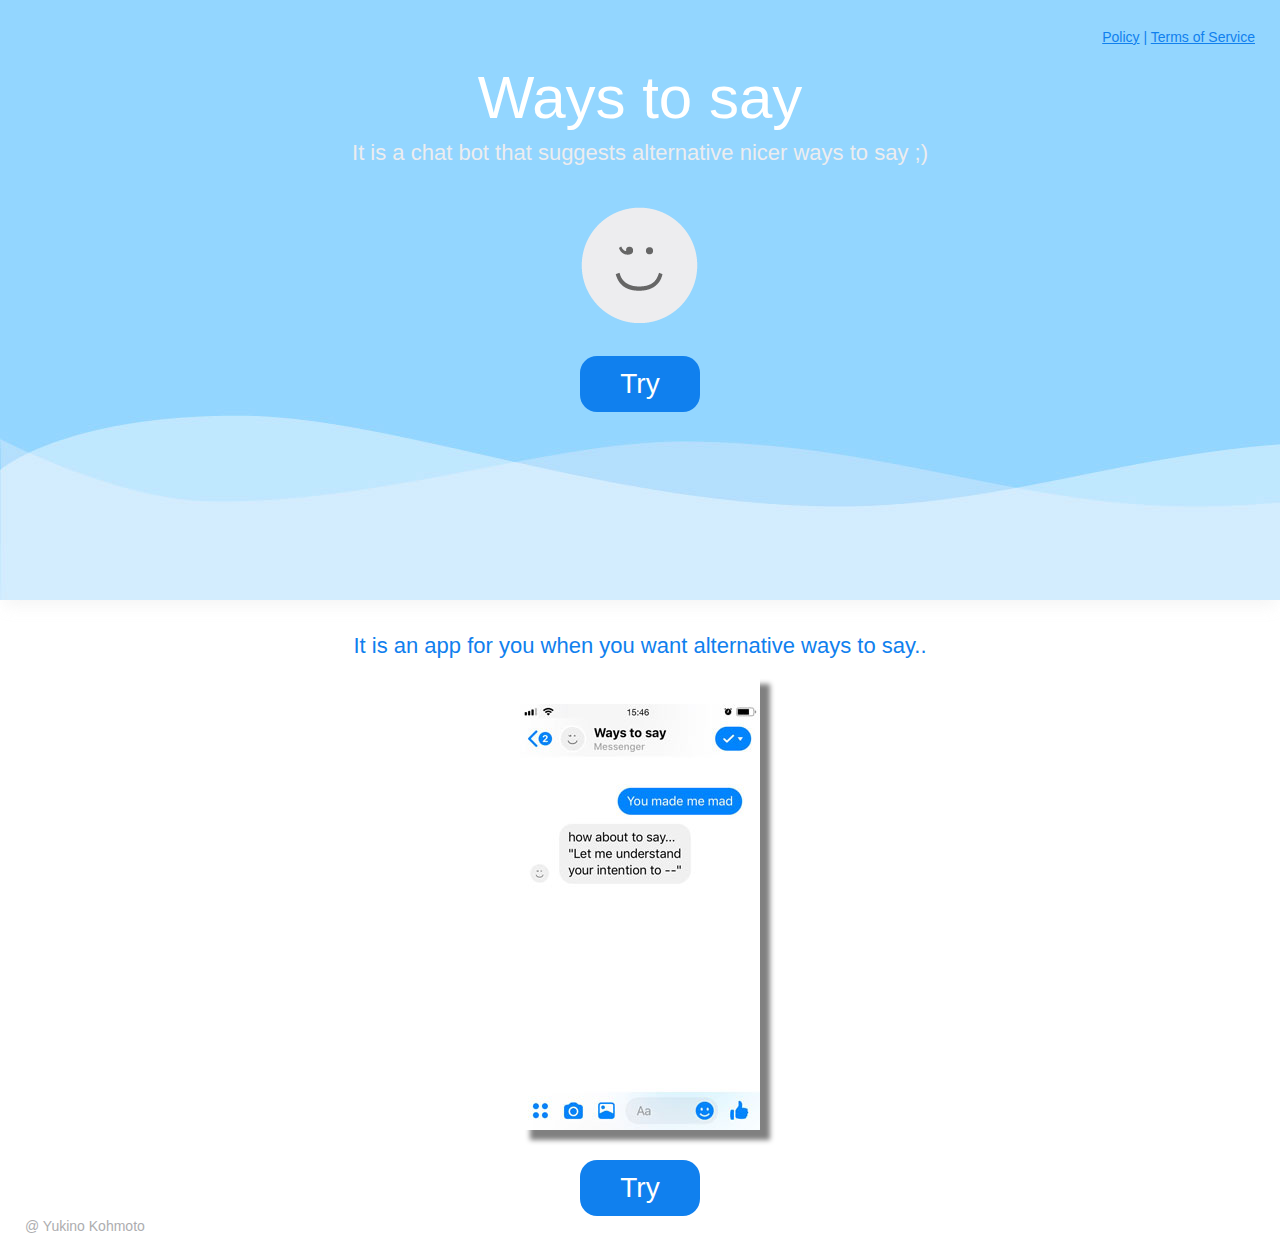
==== index.html @ 1aba6ffd "first commit" ====
<!DOCTYPE html>
<html lang="en">
<head>
  <meta charset="utf-8">
  <title>Ways to say</title>
  <meta http-equiv="X-UA-Compatible" content="IE=edge,chrome=1">  
  <link rel="canonical" href="https://yukinokoh.github.io/">
  <script type="application/ld+json">
    {
      "@type": "WebSite",
      "name": "Yukino Kohmoto",
      "url": "https://yukinokoh.github.io/”,
      "image": ["img/ways-to-say_image"]
    }
  </script>
  <meta name="viewport" content="width=device-width, initial-scale=1">
  <link rel="icon" type="img/png" sizes="32x32" href="img/favicon-32x32.png">
  <link rel="icon" type="img/png" sizes="96x96" href="img/favicon-96x96.png">
  <link rel="icon" type="image/png" sizes="16x16" href="img/favicon-16x16.png">
  <!-- Bootstrap 3 -->
  <link rel="stylesheet"
        href="https://maxcdn.bootstrapcdn.com/bootstrap/3.3.7/css/bootstrap.min.css">
  <script src="https://code.jquery.com/jquery-1.10.1.min.js"></script>
  <script
src="https://netdna.bootstrapcdn.com/bootstrap/3.1.0/js/bootstrap.min.js" async></script>
  <!-- js -->
  <!-- css -->
  <link rel="stylesheet" href="css/style.css">
  <link href="https://fonts.googleapis.com/css?family=Open+Sans" rel="stylesheet">
</head>

<body>
  <div class="site container-fluid">
    <header id="header">
      <div class="row mr-1 ml-1">
        <div class="col-xs-12">    
          <h5 class="text-right">
            <a href="policy.html">Policy</a> | 
            <a href="terms.html">Terms of Service</a>
          </h5>
          <h1 class="text-center">Ways to say</h1>
          <h3 class="text-center">It is a chat bot that suggests alternative nicer ways to say ;)</h3>
          <img src="img/face.png" alt="smile" class="img-responsive pt-3 pb-3">
          <div class="text-center"><button type="button" class="button-try">Try</button></div>
        </div>
      </div>
    </header>

    <!-- section to introduce projects -->
    <section id="intro" class="container">
      <div class="row">
        <div class="col-sx-12 text-center">
          <h4>It is an app for you when you want alternative ways to say..</h4>
          <img src="img/screen.jpg" alt="screenshot" class="img-responsive img-shadow pt-3">
          <div class="text-center mt-3"><button type="button" class="button-try">Try</button></div>
        </div>
      </div><!-- end row-->
    </section> 

    <footer class="container-fluid">
      <div class="row mr-1 ml-1"><div class="col-sx-12">
        <ul class="list-inline">
          <li><a href="https://yukinokoh.github.io/">@ Yukino Kohmoto</a></li>
        </ul>
      </div></div>
    </footer>
  </div>  <!-- container-fluid end -->
</body>
</html>
---- css/style.css ----
/* @import url(https//weloveiconfonts.com/api/?family=fontelico);
/*
 * Base and Layout
 */
body {
  margin: 0;
  color: #191b1a;
  padding: 0;
  /* user double quotes */
  font-family: "Open+Sans", "Universe", "Helvetica", sans-serif; }

/* better to use class over IDs */
.site {
  margin: 0;
  padding: 0; }

.mt-3{
  margin-top: 30px;}
.mb-1 {
  margin-bottom: 10px; }
.mb-2 {
  margin-bottom: 20px; }
.ml-1 {
  margin-left: 10px; }
.mr-1 {
  margin-right: 10px; }

.pt-1{
  padding-top: 10px;}
.pt-3{
  padding-top: 30px;}
.pb-3{
  padding-bottom: 30px;}

.img-responsive {
  margin: 0 auto;}
.img-shadow{
  box-shadow: 10px 10px 5px grey;}

a:link,
a:hover,
a:visited {
  color: #191b1a;
  text-decoration: underline; }

.no-gutter > [class*='col-'] {
  padding-right: 0;
  padding-left: 0; }

/*
 * Typography
 */
h1 {
  font-size: 60px;
  font-weight: 300;
  color: #ffffff;}
h1 a:link,
h1 a:visited {
  color:#ffffff;
  text-decoration:none;}
h2{
  margin-top:34px;
  margin-bottom: 16px;
  font-size: 28px;
  font-weight: 300;
  color: #1080ee;}

h3 {
  margin-top: 0px;
  font-size: 22px;
  font-weight: 300; 
  color: #ededef;}
h4 {
  margin-top: 34px;
  margin-bottom: 16px;
  font-size: 22px;
  font-weight: 300;
  color: #1080ee; }

h5 {
  color: #1080ee; }

h5 a:link,
h5 a:visited {
  color: #1080ee; }

.button-try{
  position: relative;
  border: none;
  margin: 0 auto;
  background: #1080ee;
  border-radius: 17px;
  padding: 8px 40px;
  font-size: 28px;
  color: #ffffff;
  display: inline-block;
  text-align: center;
  text-shadow: none;
}
/*
 * Section
 */
/* Header */
header {
  top: -5px;
  margin-top: 0;
  padding-top: 20px;
  width: 100%;
  height: 600px;
  background-repeat: no-repeat; 
  background-image: url("../img/background.jpg");
  background-color: #fff;
  z-index: 100;
  -webkit-box-shadow: 0px 10px 14px -5px rgba(224, 224, 224, 0.35);
  -moz-box-shadow: 0px 10px 14px -5px rgba(224, 224, 224, 0.35);
  box-shadow: 0px 10px 14px -5px rgba(224, 224, 224, 0.35); }

#header-common{
  height: 200px;}
}

/* footer */
footer {
  color: #adadaf; }

footer a:link,
footer a:visited {
  color: #adadaf;
  text-decoration: none; }

footer a:hover {
  color: #191b1a; }
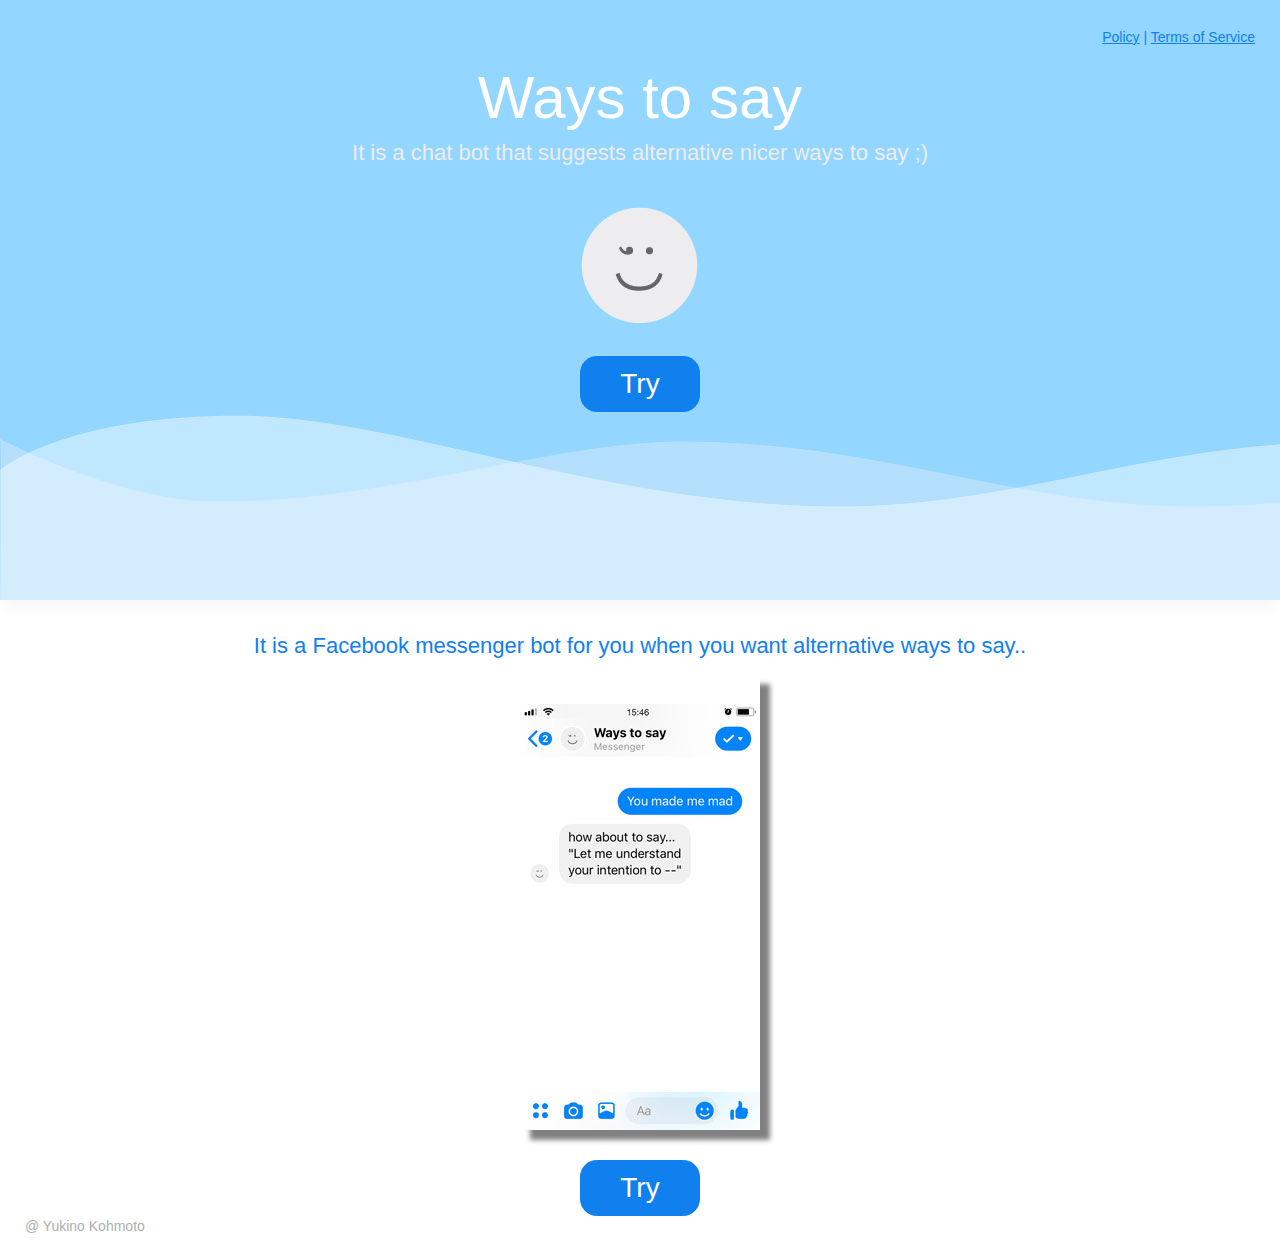
==== commit 699c97a8: "wording" ====
--- a/index.html
+++ b/index.html
@@ -50,7 +50,7 @@
     <section id="intro" class="container">
       <div class="row">
         <div class="col-sx-12 text-center">
-          <h4>It is an app for you when you want alternative ways to say..</h4>
+          <h4>It is a Facebook messenger bot for you when you want alternative ways to say..</h4>
           <img src="img/screen.jpg" alt="screenshot" class="img-responsive img-shadow pt-3">
           <div class="text-center mt-3"><button type="button" class="button-try">Try</button></div>
         </div>
